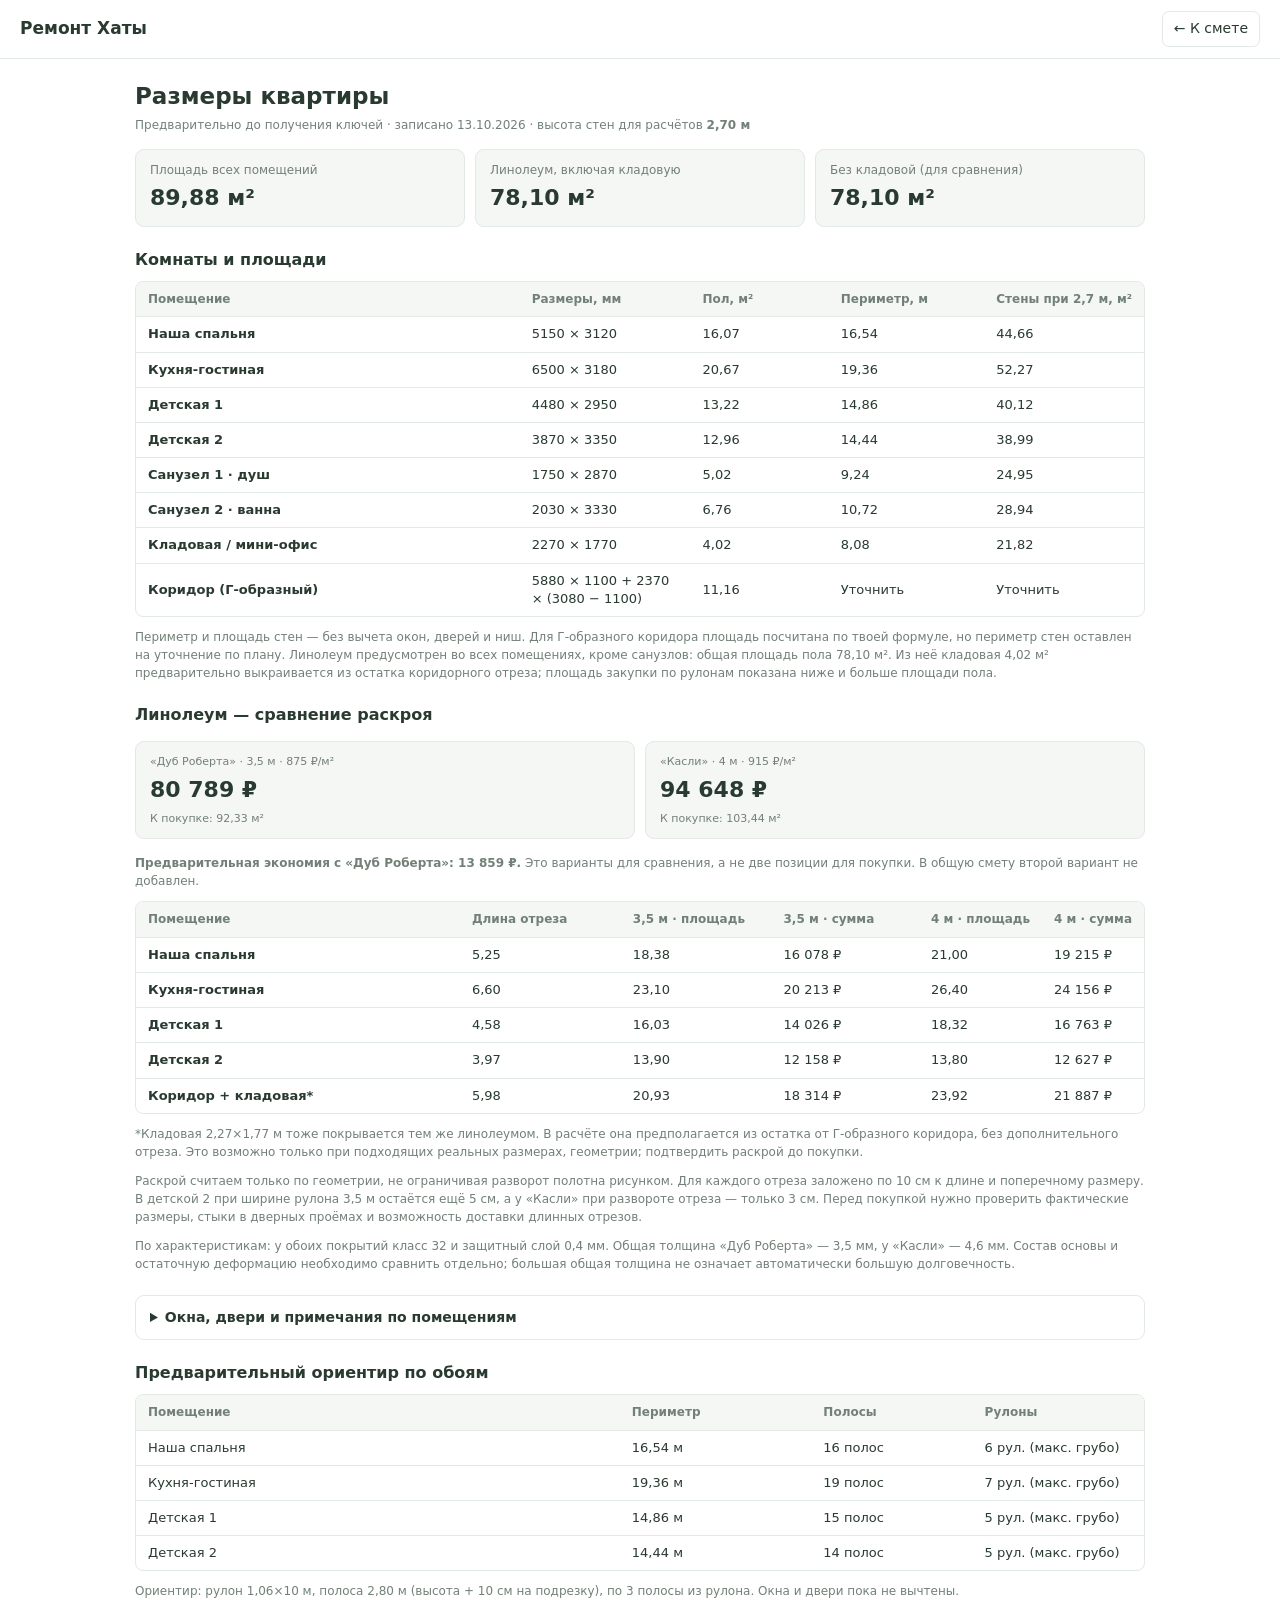
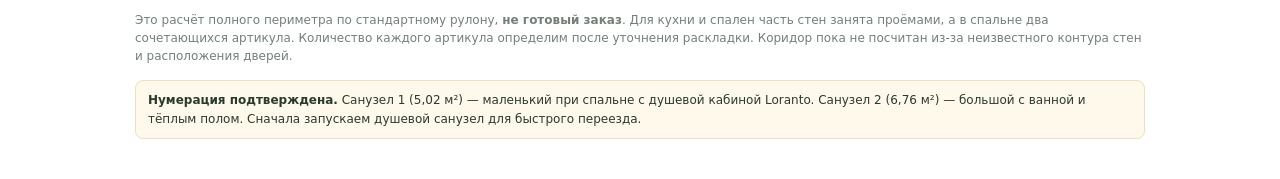
==== dimensions.html @ c9c29380 "Уточнить расчёт линолеума без учёта рисунка и обновить запасы ширины" ====
<!doctype html>
<html lang="ru">
<head>
<meta charset="UTF-8">
<meta name="viewport" content="width=device-width, initial-scale=1">
<meta name="description" content="Размеры помещений, окна и двери квартиры Ремонт Хаты для расчётов материалов.">
<title>Размеры квартиры — Ремонт Хаты</title>
<link rel="stylesheet" href="styles.css?v=6">
<style>
.dimensions-page{max-width:1050px}
.dimensions-header{display:flex;align-items:baseline;justify-content:space-between;gap:14px;margin:7px 0 14px}
.dimensions-header h1{font-size:23px;margin:0 0 5px}
.dimensions-header p{margin:0;color:var(--muted);font-size:12px}
.back-link{padding:7px 11px;border:1px solid var(--line);border-radius:7px;text-decoration:none;white-space:nowrap;color:var(--ink)}
.measurement-totals{display:grid;grid-template-columns:repeat(3,minmax(0,1fr));gap:10px;margin:15px 0}
.measurement-totals>div{background:var(--wash);border:1px solid var(--line);border-radius:9px;padding:12px 14px;display:grid;gap:5px}
.measurement-totals span{color:var(--muted);font-size:12px}
.measurement-totals strong{font-size:22px}
.measurements-page-section{margin-top:22px}
.measurements-page-section h2{font-size:16px;margin:0 0 9px}
.dimensions-table{min-width:720px}
.dimensions-table td:first-child{font-weight:650}
.dimensions-table th{white-space:nowrap}
.dimensions-table .number-cell{white-space:nowrap;font-variant-numeric:tabular-nums}
.dimension-note{font-size:12px;color:var(--muted);line-height:1.5;margin:11px 0}
.dimensions-warning{font-size:12px;line-height:1.55;padding:10px 12px;background:#fff9ec;border:1px solid #f0dfbd;border-radius:8px;margin-top:15px}
.openings-panel{border:1px solid var(--line);border-radius:9px;padding:12px 14px}
.openings-panel summary{font-size:14px;font-weight:650;cursor:pointer}
.openings-panel ol{margin:12px 0 0;padding-left:20px;display:grid;gap:8px}
.openings-panel li{line-height:1.55}
.wallpaper-table{min-width:550px}
.wallpaper-table td{font-variant-numeric:tabular-nums}
@media(max-width:700px){
  .dimensions-page{padding:15px 12px 34px}
  .dimensions-header h1{font-size:20px}
  .dimensions-header{align-items:flex-start}
  .measurement-totals{gap:6px}
  .measurement-totals>div{padding:10px 9px}
  .measurement-totals span{font-size:10px}
  .measurement-totals strong{font-size:17px}
  .dimensions-table{min-width:0;display:block}
  .dimensions-table thead{display:none}
  .dimensions-table tbody{display:block}
  .dimensions-table tr{display:grid;grid-template-columns:1fr 1fr;gap:2px 12px;padding:9px 11px;border-top:1px solid var(--line)}
  .dimensions-table tr:first-child{border-top:0}
  .dimensions-table td{border:0;padding:0;font-size:12px;white-space:normal}
  .dimensions-table td:first-child{grid-column:1/-1;font-size:13px}
  .dimensions-table td:nth-child(2){grid-column:1/-1;color:var(--muted);font-size:11px;margin-bottom:3px}
  .dimensions-table td::before{content:attr(data-label) ' · ';color:var(--muted);font-size:11px}
  .dimensions-table td:nth-child(-n+2)::before{display:none}
  .wallpaper-table{min-width:540px}
  .openings-panel{padding:10px 12px}
}
@media print{.back-link{display:none}.measurement-totals{grid-template-columns:repeat(3,minmax(0,1fr))}}

.flooring-totals{grid-template-columns:repeat(2,minmax(0,1fr))}
.flooring-totals small{color:var(--muted);font-size:11px}
.flooring-totals span{font-size:11px}
.flooring-table{min-width:740px}
.flooring-table td:first-child{font-weight:600}
.flooring-table td:not(:first-child){font-variant-numeric:tabular-nums;white-space:nowrap}
@media(max-width:700px){.flooring-totals{grid-template-columns:repeat(2,minmax(0,1fr))}.flooring-totals strong{font-size:17px}.flooring-table{min-width:740px}}
</style>
<script defer src="dimensions.js?v=5"></script>
</head>
<body>
<header class="site-header">
  <a class="brand" href="./">Ремонт Хаты</a>
  <a class="back-link" href="./">← К смете</a>
</header>
<main class="dimensions-page">
  <div class="dimensions-header">
    <div><h1>Размеры квартиры</h1><p>Предварительно до получения ключей · записано 13.10.2026 · высота стен для расчётов <strong id="height">2,70 м</strong></p></div>
  </div>
  <div class="measurement-totals">
    <div><span>Площадь всех помещений</span><strong id="total-area">—</strong></div>
    <div><span>Линолеум, включая кладовую</span><strong id="dry-area">—</strong></div>
    <div><span>Без кладовой (для сравнения)</span><strong id="linoleum-area">—</strong></div>
  </div>
  <section class="measurements-page-section" aria-label="Площади помещений">
    <h2>Комнаты и площади</h2>
    <div class="table-wrap">
      <table class="dimensions-table">
        <thead><tr><th>Помещение</th><th>Размеры, мм</th><th>Пол, м²</th><th>Периметр, м</th><th>Стены при 2,7 м, м²</th></tr></thead>
        <tbody id="dimension-rows"></tbody>
      </table>
    </div>
    <p class="dimension-note">Периметр и площадь стен — без вычета окон, дверей и ниш. Для Г-образного коридора площадь посчитана по твоей формуле, но периметр стен оставлен на уточнение по плану. Линолеум предусмотрен во всех помещениях, кроме санузлов: общая площадь пола 78,10 м². Из неё кладовая 4,02 м² предварительно выкраивается из остатка коридорного отреза; площадь закупки по рулонам показана ниже и больше площади пола.</p>
  </section>

  <section class="measurements-page-section" aria-label="Предварительная стоимость линолеума">
    <h2>Линолеум — сравнение раскроя</h2>
    <div class="measurement-totals flooring-totals">
      <div><span>«Дуб Роберта» · 3,5 м · 875 ₽/м²</span><strong id="floor-roberta">—</strong><small>К покупке: <span id="floor-roberta-buy">—</span></small></div>
      <div><span>«Касли» · 4 м · 915 ₽/м²</span><strong id="floor-kasli">—</strong><small>К покупке: <span id="floor-kasli-buy">—</span></small></div>
    </div>
    <p class="dimension-note"><strong>Предварительная экономия с «Дуб Роберта»: <span id="floor-savings">—</span>.</strong> Это варианты для сравнения, а не две позиции для покупки. В общую смету второй вариант не добавлен.</p>
    <div class="table-wrap">
      <table class="flooring-table">
        <thead><tr><th>Помещение</th><th>Длина отреза</th><th>3,5 м · площадь</th><th>3,5 м · сумма</th><th>4 м · площадь</th><th>4 м · сумма</th></tr></thead>
        <tbody id="flooring-rows"></tbody>
      </table>
    </div>
    <p id="floor-fit-note" class="dimension-note"></p>
    <p class="dimension-note">Раскрой считаем только по геометрии, не ограничивая разворот полотна рисунком. Для каждого отреза заложено по 10 см к длине и поперечному размеру. В детской 2 при ширине рулона 3,5 м остаётся ещё 5 см, а у «Касли» при развороте отреза — только 3 см. Перед покупкой нужно проверить фактические размеры, стыки в дверных проёмах и возможность доставки длинных отрезов.</p>
    <p class="dimension-note">По характеристикам: у обоих покрытий класс 32 и защитный слой 0,4 мм. Общая толщина «Дуб Роберта» — 3,5 мм, у «Касли» — 4,6 мм. Состав основы и остаточную деформацию необходимо сравнить отдельно; большая общая толщина не означает автоматически большую долговечность.</p>
  </section>
  <section class="measurements-page-section">
    <details class="openings-panel">
      <summary>Окна, двери и примечания по помещениям</summary>
      <ol id="opening-list"></ol>
    </details>
  </section>
  <section class="measurements-page-section">
    <h2>Предварительный ориентир по обоям</h2>
    <div class="table-wrap">
      <table class="wallpaper-table">
        <thead><tr><th>Помещение</th><th>Периметр</th><th>Полосы</th><th>Рулоны</th></tr></thead>
        <tbody id="wallpaper-rows"></tbody>
      </table>
    </div>
    <p id="wallpaper-rule" class="dimension-note"></p>
    <p class="dimension-note">Это расчёт полного периметра по стандартному рулону, <strong>не готовый заказ</strong>. Для кухни и спален часть стен занята проёмами, а в спальне два сочетающихся артикула. Количество каждого артикула определим после уточнения раскладки. Коридор пока не посчитан из-за неизвестного контура стен и расположения дверей.</p>
  </section>
  <div class="dimensions-warning">
    <strong>Нумерация подтверждена.</strong>
    Санузел 1 (5,02 м²) — маленький при спальне с душевой кабиной Loranto. Санузел 2 (6,76 м²) — большой с ванной и тёплым полом. Сначала запускаем душевой санузел для быстрого переезда.
  </div>
</main>
<noscript>Для расчёта площадей включите JavaScript.</noscript>
</body>
</html>
---- styles.css ----
:root{--ink:#293a30;--muted:#728077;--line:#e3e9e4;--accent:#2d6147;--wash:#f4f7f4}
*{box-sizing:border-box}
body{margin:0;background:#fff;color:var(--ink);font:14px/1.4 system-ui,-apple-system,Segoe UI,Arial,sans-serif}
button,input,select,textarea{font:inherit;color:inherit}
button{cursor:pointer;border:1px solid var(--line);background:#fff;border-radius:7px;padding:7px 11px}
button:hover{background:#f4f7f4}
a{color:var(--accent)}
:focus-visible{outline:2px solid #4c8465;outline-offset:2px}
[hidden]{display:none!important}
.site-header{display:flex;justify-content:space-between;align-items:center;gap:10px;padding:11px 20px;border-bottom:1px solid var(--line)}
.brand{font-weight:700;text-decoration:none;font-size:17px;color:var(--ink)}
.actions{display:flex;align-items:center;gap:8px}
.primary{background:var(--accent);border-color:var(--accent);color:#fff}
.primary:hover{background:#244e39}
.backup-menu{position:relative}
.backup-menu>summary{list-style:none;cursor:pointer;font-size:21px;line-height:25px;width:36px;height:35px;display:grid;place-items:center;border:1px solid var(--line);border-radius:7px}
.backup-menu>summary::-webkit-details-marker{display:none}
.backup-actions{position:absolute;right:0;top:41px;min-width:180px;background:#fff;border:1px solid var(--line);border-radius:8px;box-shadow:0 8px 20px #162c1c24;z-index:5;padding:6px;display:grid;gap:3px}
.backup-actions button{text-align:left;border:0}
main{max-width:1150px;margin:0 auto;padding:14px 20px 40px}
.total-line{display:flex;align-items:center;justify-content:space-between;gap:12px;padding:9px 4px 14px;font-size:12px;color:var(--muted)}
.total-line strong{font-size:22px;color:var(--ink);font-weight:750;font-variant-numeric:tabular-nums}
.view-switch{display:flex;gap:0;max-width:360px;border:1px solid var(--line);border-radius:8px;overflow:hidden;margin:0 0 12px}
.view-switch button{flex:1;border:0;border-radius:0;font-weight:600;color:var(--muted);background:#fff;padding:9px 12px}
.view-switch button.active{background:var(--accent);color:#fff}
.view-switch button:not(.active):hover{background:var(--wash)}
.filters{display:flex;gap:8px;margin-bottom:12px}
.filters select{width:235px;flex:0 1 235px}
.filters input{flex:1}
input,select,textarea{width:100%;min-width:0;padding:9px;border:1px solid #d7e0d9;border-radius:7px;background:#fff}
.table-wrap{border:1px solid var(--line);border-radius:8px;overflow:auto}
table{width:100%;border-collapse:collapse;text-align:left;min-width:560px}
th{padding:9px 12px;font-size:12px;color:var(--muted);font-weight:650;background:var(--wash);white-space:nowrap}
th:nth-child(1){width:48%}th:nth-child(2){width:19%}th:nth-child(3){width:16%}th:nth-child(4){width:17%}
td{border-top:1px solid var(--line);padding:8px 12px;vertical-align:middle;font-size:13px}
.money{font-variant-numeric:tabular-nums;white-space:nowrap}
.group-row td{background:var(--wash);padding:0}
.group-button{border:0;border-radius:0;background:transparent;width:100%;display:flex;align-items:center;justify-content:space-between;gap:14px;padding:10px 12px;text-align:left;color:var(--ink)}
.group-button:hover{background:#ecf2ed}
.group-label{display:flex;align-items:center;gap:7px;min-width:0}
.group-label strong{font-size:13px;overflow-wrap:anywhere}
.group-label small{font-size:11px;color:var(--muted);white-space:nowrap}
.chevron{color:var(--accent);font-size:17px;line-height:1}
.group-total{margin-left:auto;white-space:nowrap;font-weight:700;font-variant-numeric:tabular-nums}
.room-group td{background:#ebf2ed}
.room-group .group-button:hover{background:#e1ece4}
.subsection-row td{padding:6px 12px 6px 22px;background:#fafbfa;color:var(--muted);font-size:11px;font-weight:700}
.item-row{cursor:pointer}
.item-row:hover{background:#f9fbfa}
.item-name{display:flex;align-items:center;gap:5px;text-align:left;width:100%;font-weight:550;border:0;padding:0;background:transparent;overflow-wrap:anywhere}
.item-name:hover{background:transparent;text-decoration:underline}
.item-subtitle{font-size:11px;color:var(--muted);margin-top:2px}
.inline-chevron{font-size:17px;color:var(--accent)}
.nested-row td:first-child{padding-left:26px}
.nested-row{background:#f9fbfa}
.list-footer{display:flex;justify-content:space-between;gap:10px;padding:10px 3px 0;color:var(--muted);font-size:12px}
.list-footer strong{color:var(--ink)}
#empty{padding:25px;text-align:center;color:var(--muted)}
.help{font-size:12px;color:var(--muted);border-top:1px solid var(--line);margin-top:23px;padding-top:12px;max-width:800px}
.help>summary{cursor:pointer}
.help button{font-size:12px}
dialog{border:1px solid var(--line);border-radius:12px;padding:20px;max-width:540px;width:calc(100% - 20px);max-height:92vh;color:var(--ink)}
dialog::backdrop{background:#17281e99}
.dialog-head,.dialog-actions{display:flex;align-items:center;justify-content:space-between;gap:10px;margin-bottom:15px}
.dialog-head h2{margin:0;font-size:18px}
.dialog-head button{border:0;font-size:24px;padding:0 7px}
.dialog-actions{justify-content:flex-end;margin:18px 0 0}
label{display:block;margin-bottom:12px;font-size:12px;font-weight:650}
label input,label select,label textarea{display:block;margin-top:5px;font-weight:400}
.form-grid{display:grid;grid-template-columns:1fr 1fr;gap:12px}
.check{display:flex;align-items:center;gap:8px;font-weight:400}
.check input{width:auto;margin:0}
.delete{color:#a23d31;margin-right:auto}
#form-error{color:#a23d31;font-size:12px}
#toast{position:fixed;bottom:20px;left:50%;transform:translateX(-50%);max-width:92vw;z-index:10;display:none;padding:10px 14px;border-radius:8px;background:#26392e;color:#fff}
#toast.visible{display:block}
@media(max-width:700px){
 .site-header{padding:9px 12px}.brand{font-size:16px}
 main{padding:10px 10px 30px}
 .total-line{padding:8px 4px 10px}
 .total-line strong{font-size:19px}
 .view-switch{max-width:none;margin-bottom:8px}
 .view-switch button{padding:8px}
 .filters{gap:6px;margin-bottom:8px}
 .filters select{flex:0 1 54%;width:54%;font-size:12px;padding:8px 5px}
 .filters input{font-size:12px;padding:8px}
 .table-wrap{overflow:visible}
 table,tbody{display:block;min-width:0}
 thead{display:none}
 .group-row,.subsection-row{display:block}
 .group-row td,.subsection-row td{display:block;padding:0}
 .group-button{padding:9px 10px}
 .group-label{gap:6px;flex-wrap:wrap}
 .group-label small{font-size:10px}
 .group-total{font-size:12px}
 .subsection-row td{padding:5px 10px 5px 15px}
 .item-row{display:grid;grid-template-columns:repeat(3,minmax(0,1fr));gap:2px 8px;padding:7px 10px;border-top:1px solid var(--line)}
 .item-row td{display:block;border:0;min-width:0;padding:0}
 .item-row td:first-child{grid-column:1/-1;padding:0}
 .item-name{font-size:12px;font-weight:600;line-height:1.35}
 .item-subtitle{font-size:10px;margin-top:0}
 .item-row .money{font-size:11px;white-space:normal;overflow-wrap:anywhere;line-height:1.3}
 .item-row .money::before{display:block;content:attr(data-label);font-size:10px;color:var(--muted);margin-bottom:1px}
 .item-row td:last-child{font-weight:650}
 .nested-row td:first-child{padding-left:10px}
 .nested-row{background:#f8faf9}
 .form-grid{gap:8px}
}
@media print{
 .site-header,.view-switch,.filters,.help{display:none}
 main{padding:0}.table-wrap{overflow:visible;border:0}
 table{display:table;min-width:0}thead{display:table-header-group}tbody{display:table-row-group}
 tr{break-inside:avoid}
}


/* Два небольших независимых итога без дополнительных карточек. */
.total-line{justify-content:flex-start;gap:10px 32px;flex-wrap:wrap;align-items:flex-start}
.total-line>span{display:grid;gap:2px}
.total-line strong{font-size:20px}
@media(max-width:700px){
 .total-line{display:grid;grid-template-columns:1fr 1fr;gap:10px;margin-bottom:3px}
 .total-line>span{font-size:11px;line-height:1.3}
 .total-line strong{font-size:18px}
}


/* Ссылка на размеры остаётся компактной и на телефоне. */
.measurements-link{display:inline-flex;align-items:center;justify-content:center;padding:7px 10px;border:1px solid var(--line);border-radius:7px;text-decoration:none;color:var(--ink);white-space:nowrap;font-size:12px}
.measurements-link:hover{background:var(--wash)}
@media(max-width:380px){.site-header{gap:7px}.brand{font-size:14px}.actions{gap:5px}.measurements-link{padding:7px;font-size:11px}.actions .primary{padding:7px;font-size:11px}}
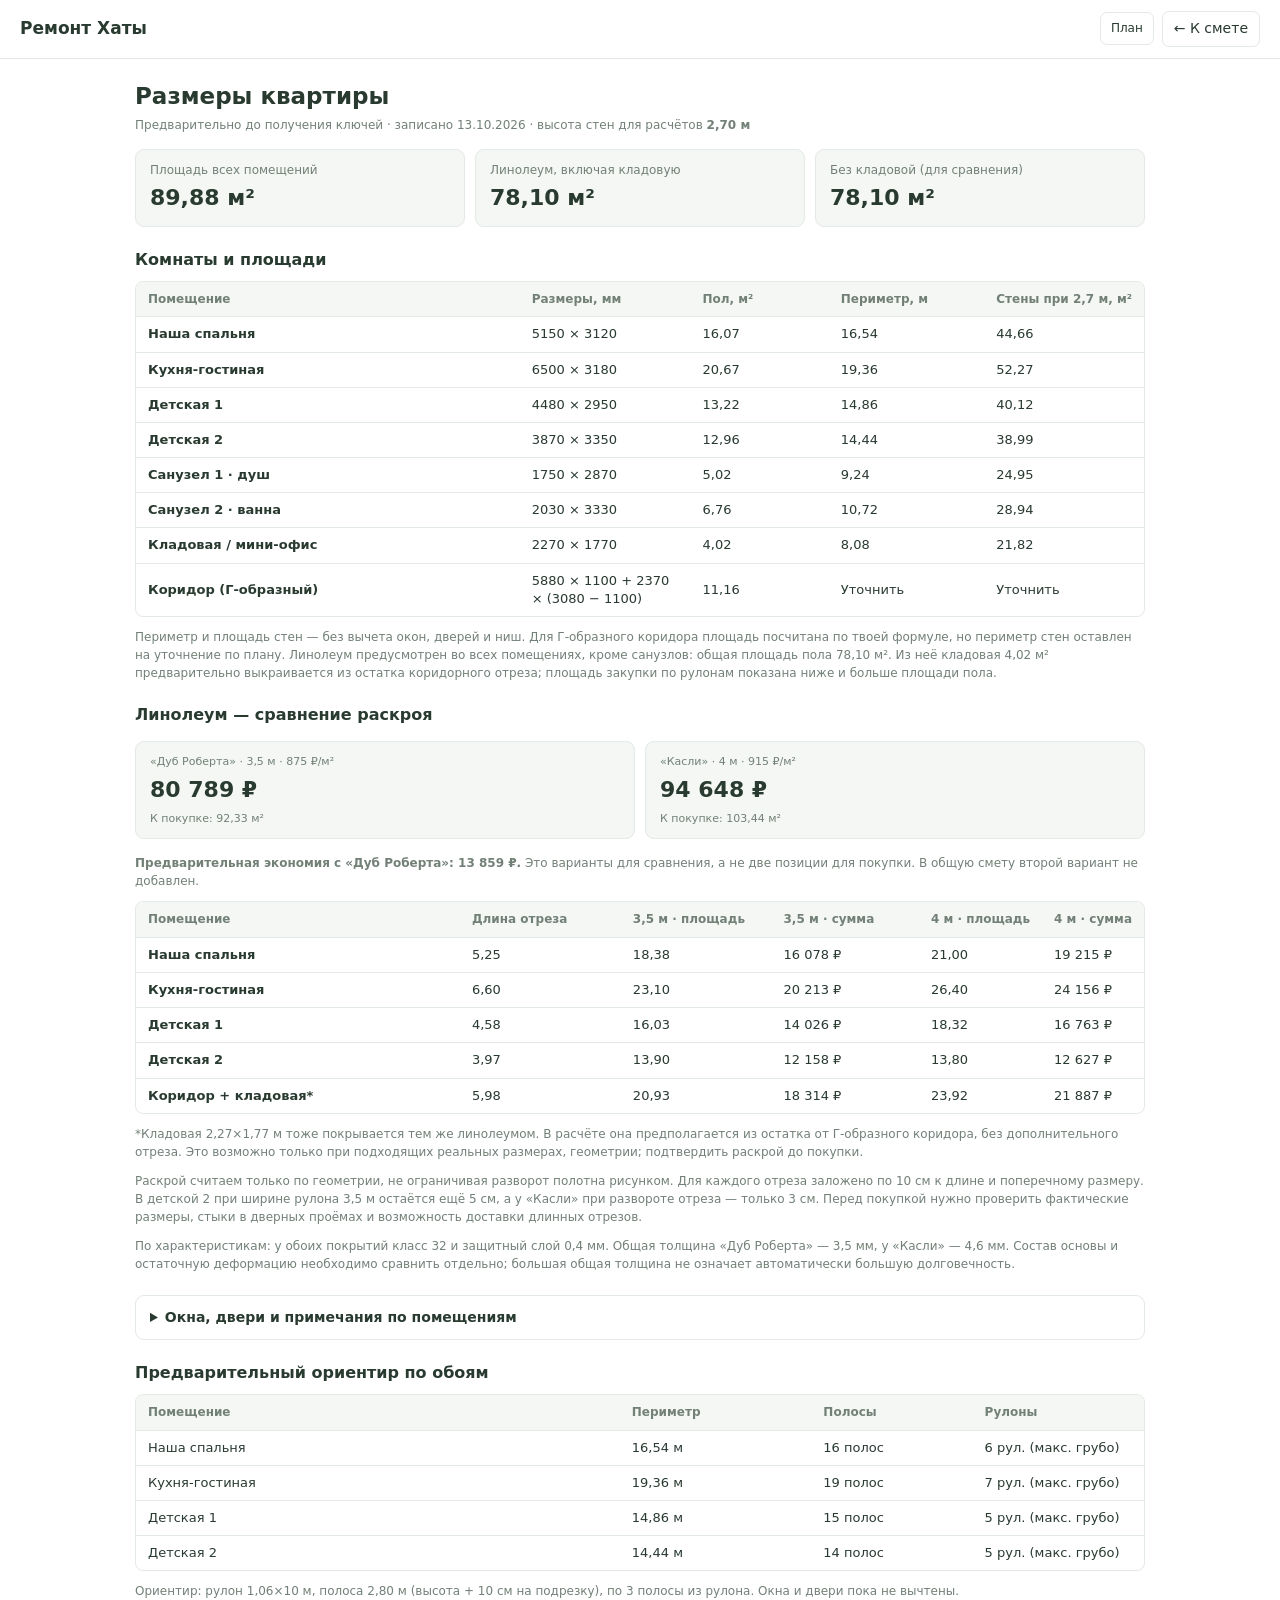
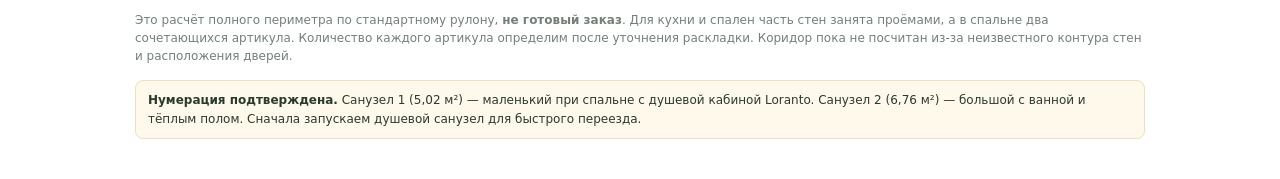
==== commit c82bea1b: "Добавить переход к плану электрики и освещения квартиры" ====
--- a/dimensions.html
+++ b/dimensions.html
@@ -66,7 +66,10 @@
 <body>
 <header class="site-header">
   <a class="brand" href="./">Ремонт Хаты</a>
-  <a class="back-link" href="./">← К смете</a>
+  <nav class="actions" aria-label="Разделы проекта">
+    <a class="measurements-link" href="plan.html">План</a>
+    <a class="back-link" href="./">← К смете</a>
+  </nav>
 </header>
 <main class="dimensions-page">
   <div class="dimensions-header">
--- a/styles.css
+++ b/styles.css
@@ -129,3 +129,30 @@
 .measurements-link{display:inline-flex;align-items:center;justify-content:center;padding:7px 10px;border:1px solid var(--line);border-radius:7px;text-decoration:none;color:var(--ink);white-space:nowrap;font-size:12px}
 .measurements-link:hover{background:var(--wash)}
 @media(max-width:380px){.site-header{gap:7px}.brand{font-size:14px}.actions{gap:5px}.measurements-link{padding:7px;font-size:11px}.actions .primary{padding:7px;font-size:11px}}
+
+
+/* Этапы и три суммы. Важно сохранить компактную мобильную версию. */
+.total-line{display:grid;grid-template-columns:repeat(3,minmax(0,1fr));gap:10px;margin-bottom:0}
+.total-line>span{min-width:0;display:grid;gap:4px}
+.total-line strong{font-size:clamp(16px,2.1vw,22px);white-space:nowrap;font-variant-numeric:tabular-nums}
+.budget-note{font-size:11px;line-height:1.4;color:var(--muted);margin:-4px 0 12px}
+.stage-breakdown{border:1px solid var(--line);border-radius:8px;padding:9px 12px;margin:0 0 13px;font-size:12px}
+.stage-breakdown>summary{cursor:pointer;font-weight:600}
+#stage-budget-rows{display:grid;gap:0;margin-top:8px}
+.stage-budget-row{display:grid;grid-template-columns:minmax(0,1fr) auto;align-items:center;gap:3px 12px;padding:9px 0;border-top:1px solid var(--line)}
+.stage-budget-name{font-size:12px}
+.stage-budget-cost{font-weight:650;font-variant-numeric:tabular-nums;white-space:nowrap}
+.stage-budget-extra{grid-column:1/-1;color:var(--muted);font-size:11px}
+.filters{display:grid;grid-template-columns:minmax(140px,1.1fr) minmax(130px,1fr) minmax(130px,1.3fr);gap:8px}
+.filters select,.filters input{width:100%;min-width:0;flex:none}
+@media(max-width:700px){
+  .total-line{display:grid;grid-template-columns:repeat(3,minmax(0,1fr));gap:6px;margin-bottom:0}
+  .total-line>span{font-size:10px;line-height:1.3}
+  .total-line strong{font-size:clamp(13px,3.6vw,17px);letter-spacing:-.35px}
+  .budget-note{font-size:10px;margin:0 0 9px}
+  .stage-breakdown{padding:8px 10px;margin-bottom:10px}
+  .filters{display:grid;grid-template-columns:minmax(0,1fr) minmax(0,1fr);gap:6px}
+  .filters #stages{grid-column:1/-1}
+  .filters select,.filters input{width:100%;min-width:0;flex:none}
+  .stage-budget-row{gap:2px 8px}
+}
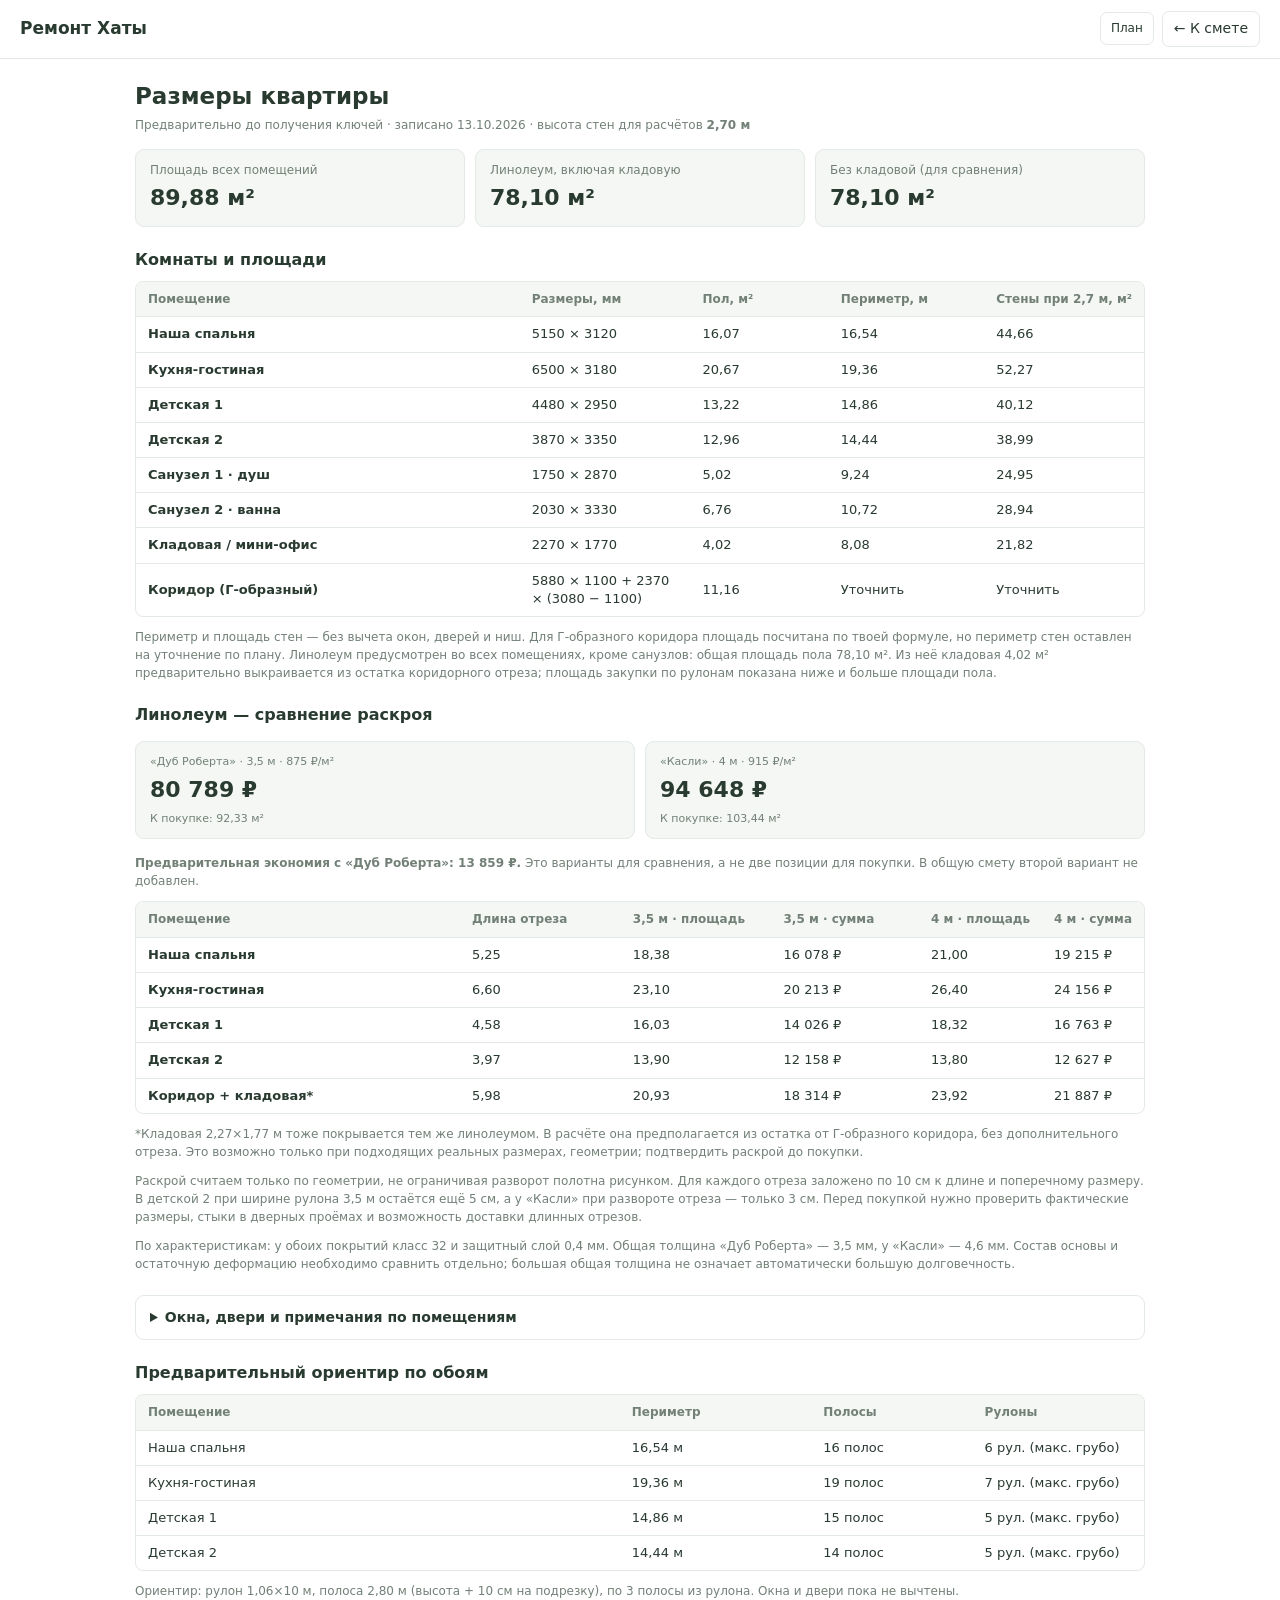
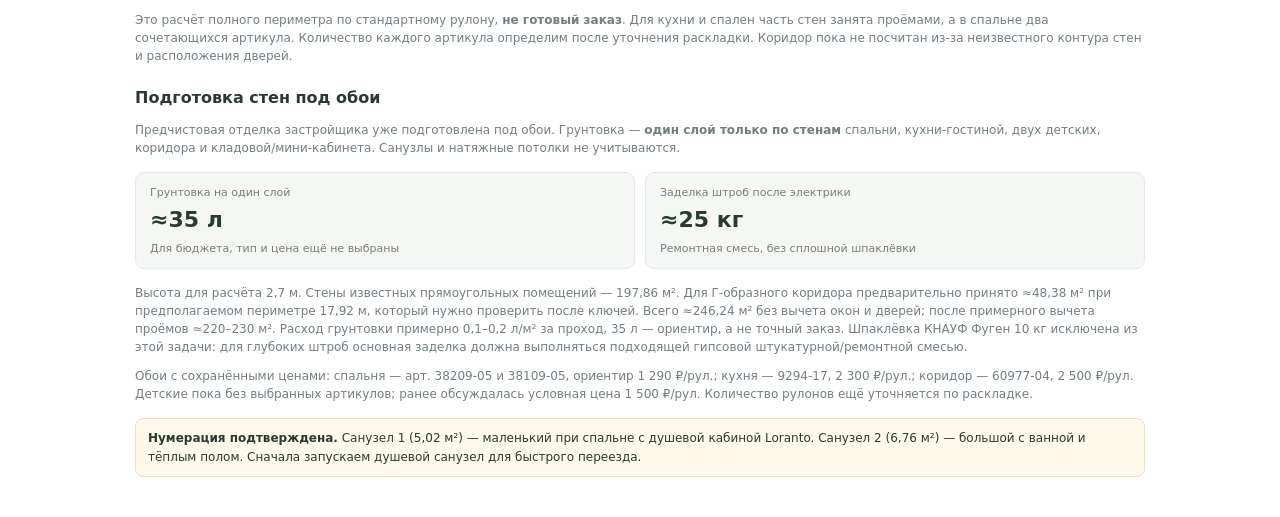
==== commit 677b203e: "Добавить расчёт грунтовки 35 л и смеси для штроб 25 кг к размерам квартиры" ====
--- a/dimensions.html
+++ b/dimensions.html
@@ -125,6 +125,16 @@
     <p id="wallpaper-rule" class="dimension-note"></p>
     <p class="dimension-note">Это расчёт полного периметра по стандартному рулону, <strong>не готовый заказ</strong>. Для кухни и спален часть стен занята проёмами, а в спальне два сочетающихся артикула. Количество каждого артикула определим после уточнения раскладки. Коридор пока не посчитан из-за неизвестного контура стен и расположения дверей.</p>
   </section>
+  <section class="measurements-page-section" id="wall-prep">
+    <h2>Подготовка стен под обои</h2>
+    <p class="dimension-note">Предчистовая отделка застройщика уже подготовлена под обои. Грунтовка — <strong>один слой только по стенам</strong> спальни, кухни-гостиной, двух детских, коридора и кладовой/мини-кабинета. Санузлы и натяжные потолки не учитываются.</p>
+    <div class="measurement-totals flooring-totals">
+      <div><span>Грунтовка на один слой</span><strong>≈35 л</strong><small>Для бюджета, тип и цена ещё не выбраны</small></div>
+      <div><span>Заделка штроб после электрики</span><strong>≈25 кг</strong><small>Ремонтная смесь, без сплошной шпаклёвки</small></div>
+    </div>
+    <p class="dimension-note">Высота для расчёта 2,7 м. Стены известных прямоугольных помещений — 197,86 м². Для Г-образного коридора предварительно принято ≈48,38 м² при предполагаемом периметре 17,92 м, который нужно проверить после ключей. Всего ≈246,24 м² без вычета окон и дверей; после примерного вычета проёмов ≈220–230 м². Расход грунтовки примерно 0,1–0,2 л/м² за проход, 35 л — ориентир, а не точный заказ. Шпаклёвка КНАУФ Фуген 10 кг исключена из этой задачи: для глубоких штроб основная заделка должна выполняться подходящей гипсовой штукатурной/ремонтной смесью.</p>
+    <p class="dimension-note">Обои с сохранёнными ценами: спальня — арт. 38209-05 и 38109-05, ориентир 1 290 ₽/рул.; кухня — 9294-17, 2 300 ₽/рул.; коридор — 60977-04, 2 500 ₽/рул. Детские пока без выбранных артикулов; ранее обсуждалась условная цена 1 500 ₽/рул. Количество рулонов ещё уточняется по раскладке.</p>
+  </section>
   <div class="dimensions-warning">
     <strong>Нумерация подтверждена.</strong>
     Санузел 1 (5,02 м²) — маленький при спальне с душевой кабиной Loranto. Санузел 2 (6,76 м²) — большой с ванной и тёплым полом. Сначала запускаем душевой санузел для быстрого переезда.
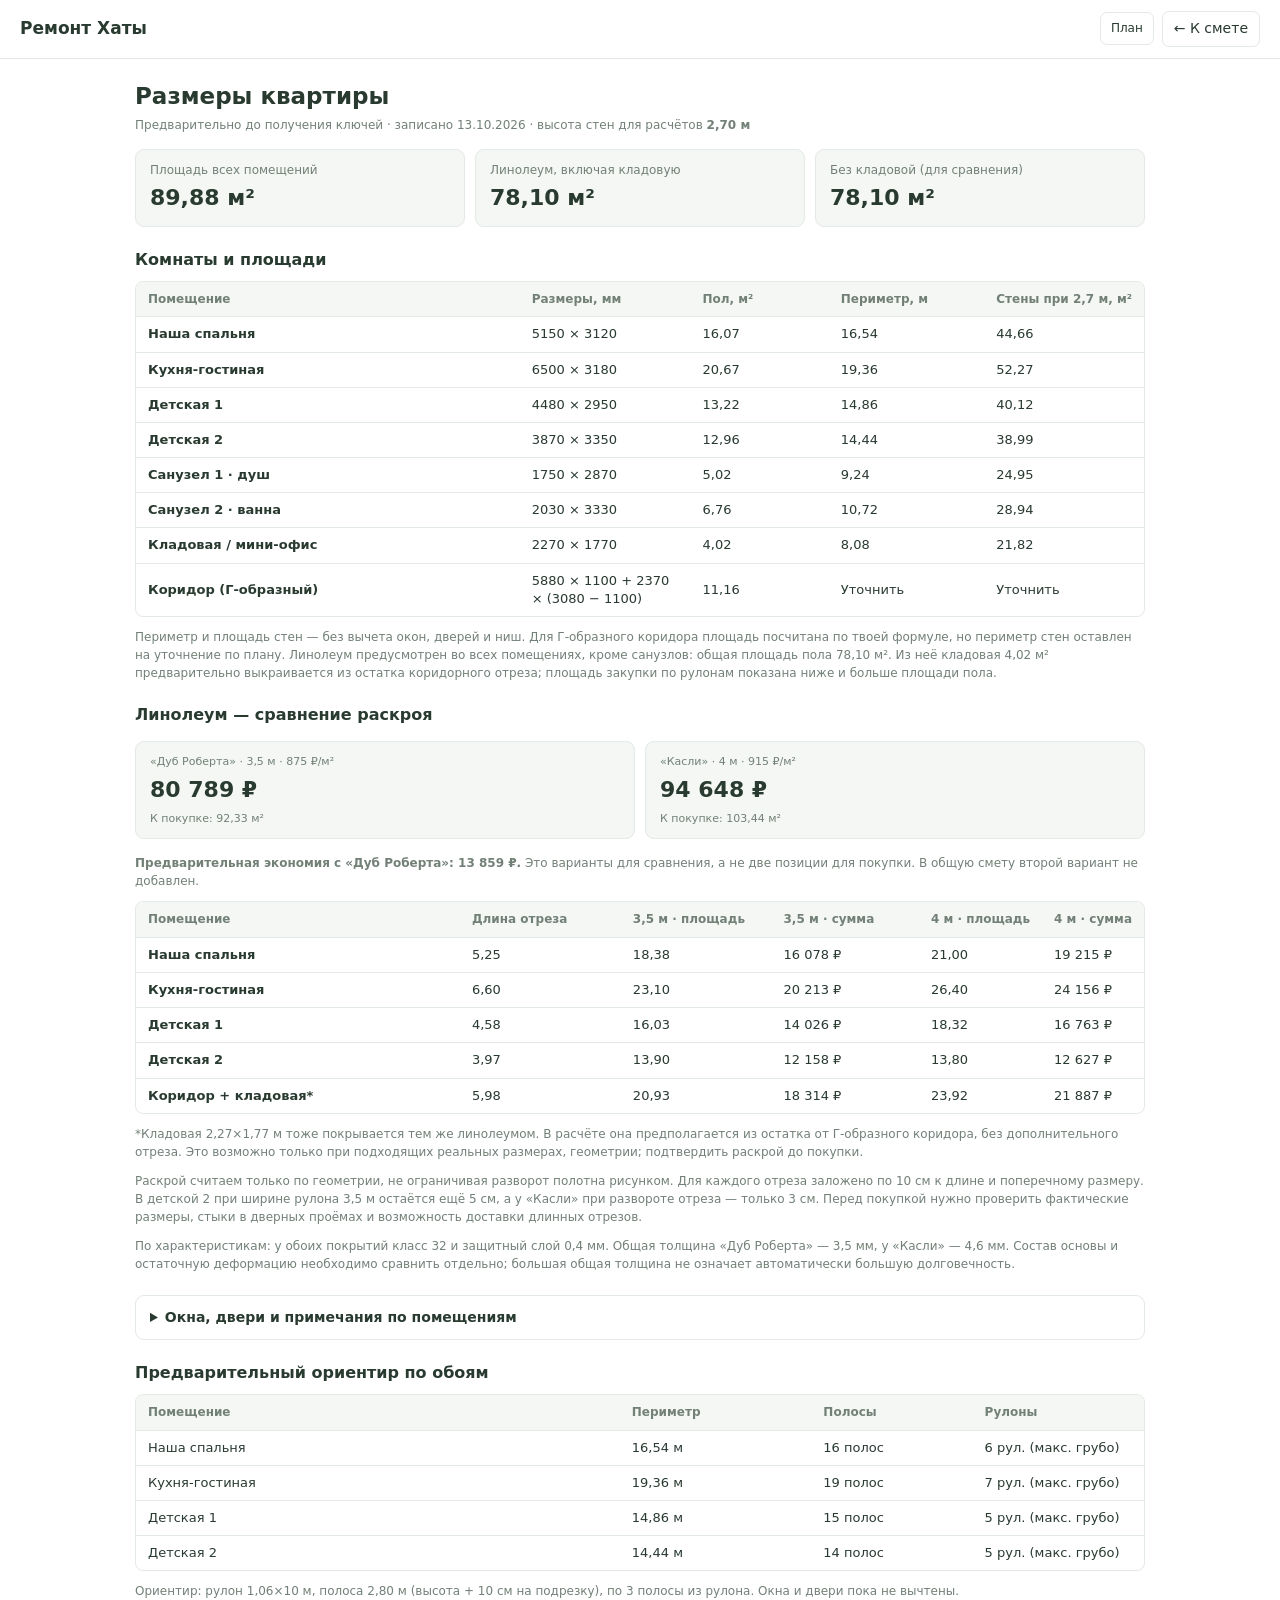
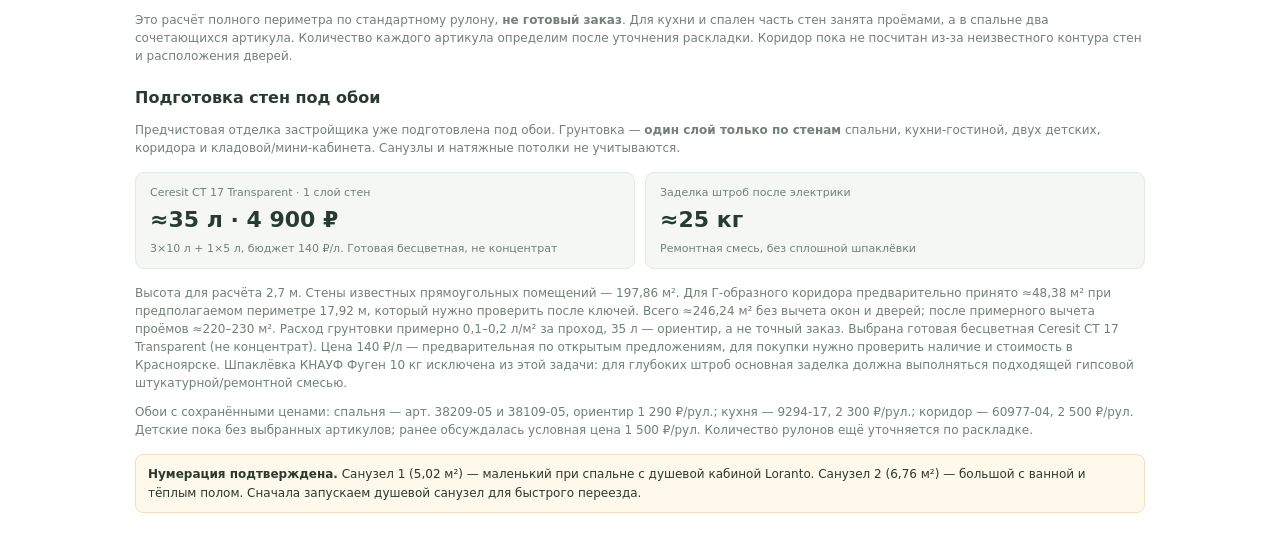
==== commit 3e5b4676: "Отобразить выбранную Ceresit CT17 Transparent: 35 литров, бюджет 4900 рублей" ====
--- a/dimensions.html
+++ b/dimensions.html
@@ -129,10 +129,10 @@
     <h2>Подготовка стен под обои</h2>
     <p class="dimension-note">Предчистовая отделка застройщика уже подготовлена под обои. Грунтовка — <strong>один слой только по стенам</strong> спальни, кухни-гостиной, двух детских, коридора и кладовой/мини-кабинета. Санузлы и натяжные потолки не учитываются.</p>
     <div class="measurement-totals flooring-totals">
-      <div><span>Грунтовка на один слой</span><strong>≈35 л</strong><small>Для бюджета, тип и цена ещё не выбраны</small></div>
+      <div><span>Ceresit CT 17 Transparent · 1 слой стен</span><strong>≈35 л · 4 900 ₽</strong><small>3×10 л + 1×5 л, бюджет 140 ₽/л. Готовая бесцветная, не концентрат</small></div>
       <div><span>Заделка штроб после электрики</span><strong>≈25 кг</strong><small>Ремонтная смесь, без сплошной шпаклёвки</small></div>
     </div>
-    <p class="dimension-note">Высота для расчёта 2,7 м. Стены известных прямоугольных помещений — 197,86 м². Для Г-образного коридора предварительно принято ≈48,38 м² при предполагаемом периметре 17,92 м, который нужно проверить после ключей. Всего ≈246,24 м² без вычета окон и дверей; после примерного вычета проёмов ≈220–230 м². Расход грунтовки примерно 0,1–0,2 л/м² за проход, 35 л — ориентир, а не точный заказ. Шпаклёвка КНАУФ Фуген 10 кг исключена из этой задачи: для глубоких штроб основная заделка должна выполняться подходящей гипсовой штукатурной/ремонтной смесью.</p>
+    <p class="dimension-note">Высота для расчёта 2,7 м. Стены известных прямоугольных помещений — 197,86 м². Для Г-образного коридора предварительно принято ≈48,38 м² при предполагаемом периметре 17,92 м, который нужно проверить после ключей. Всего ≈246,24 м² без вычета окон и дверей; после примерного вычета проёмов ≈220–230 м². Расход грунтовки примерно 0,1–0,2 л/м² за проход, 35 л — ориентир, а не точный заказ. Выбрана готовая бесцветная Ceresit CT 17 Transparent (не концентрат). Цена 140 ₽/л — предварительная по открытым предложениям, для покупки нужно проверить наличие и стоимость в Красноярске. Шпаклёвка КНАУФ Фуген 10 кг исключена из этой задачи: для глубоких штроб основная заделка должна выполняться подходящей гипсовой штукатурной/ремонтной смесью.</p>
     <p class="dimension-note">Обои с сохранёнными ценами: спальня — арт. 38209-05 и 38109-05, ориентир 1 290 ₽/рул.; кухня — 9294-17, 2 300 ₽/рул.; коридор — 60977-04, 2 500 ₽/рул. Детские пока без выбранных артикулов; ранее обсуждалась условная цена 1 500 ₽/рул. Количество рулонов ещё уточняется по раскладке.</p>
   </section>
   <div class="dimensions-warning">
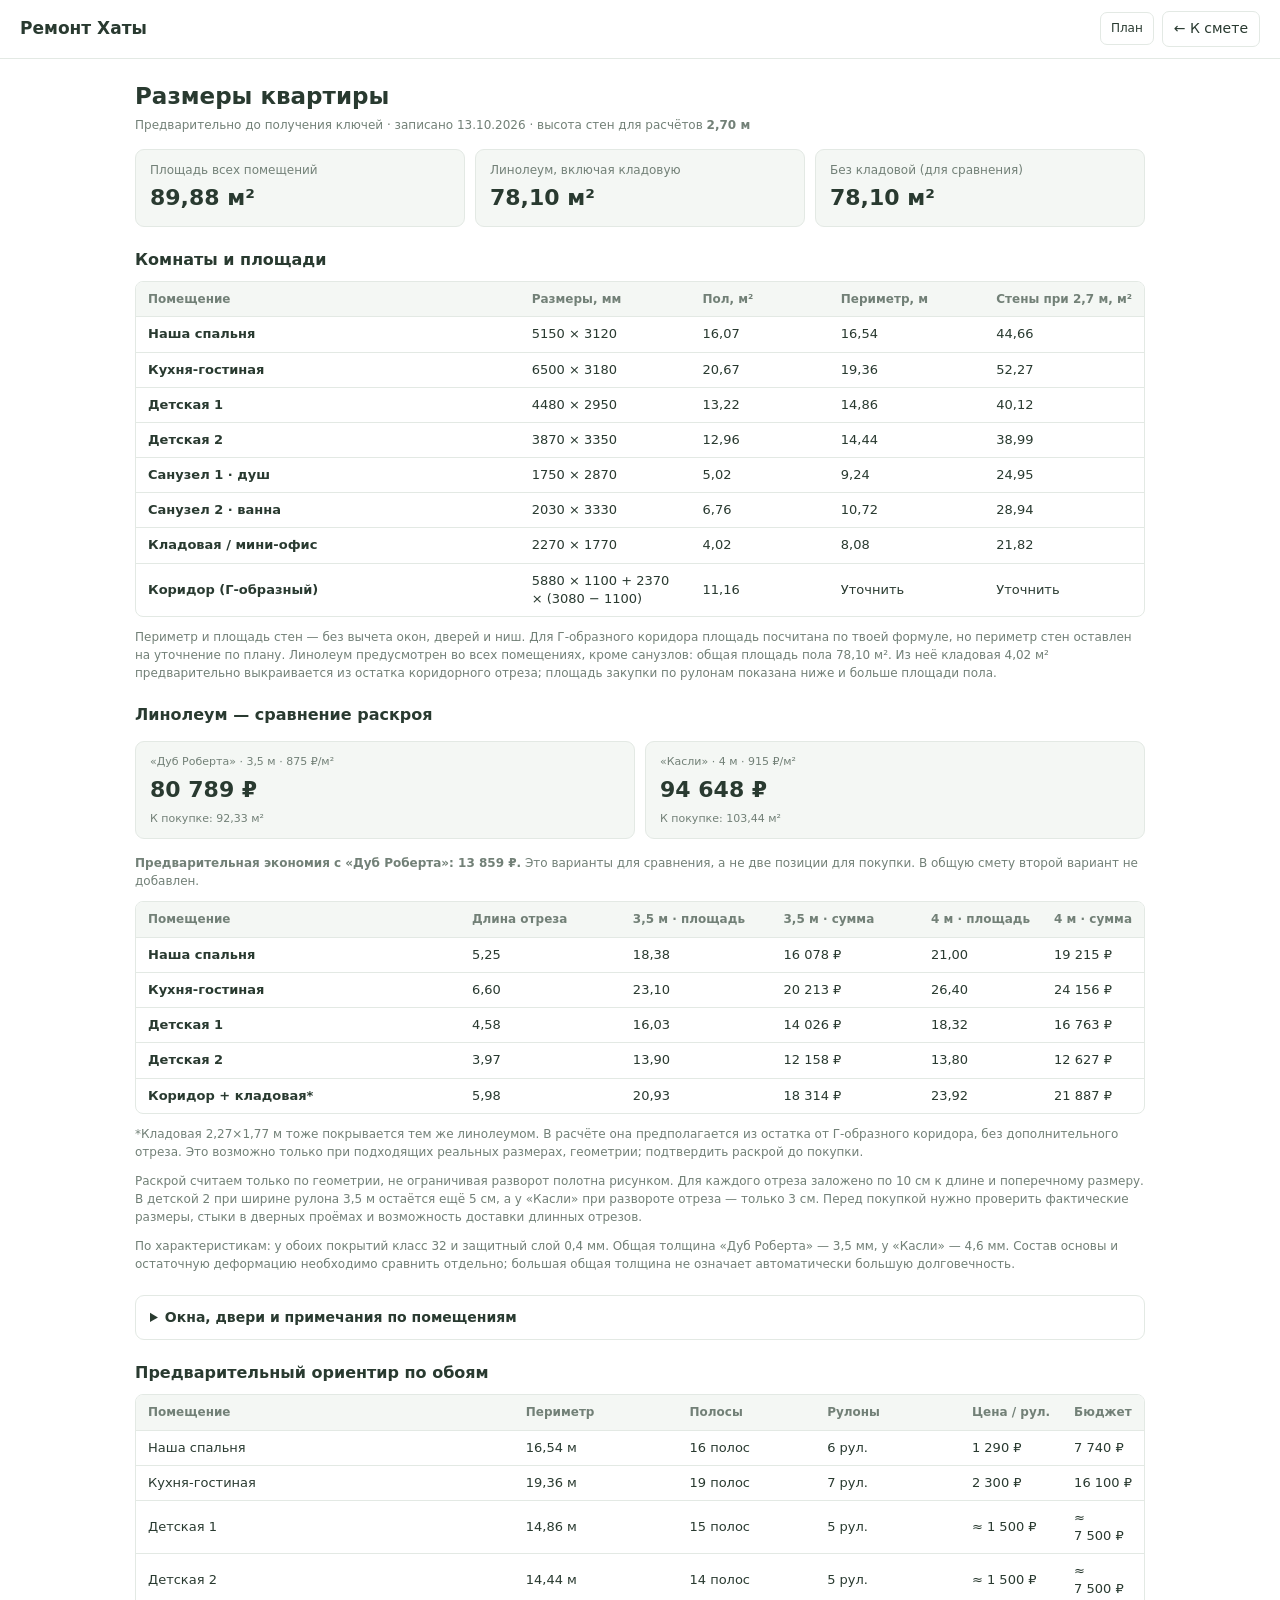
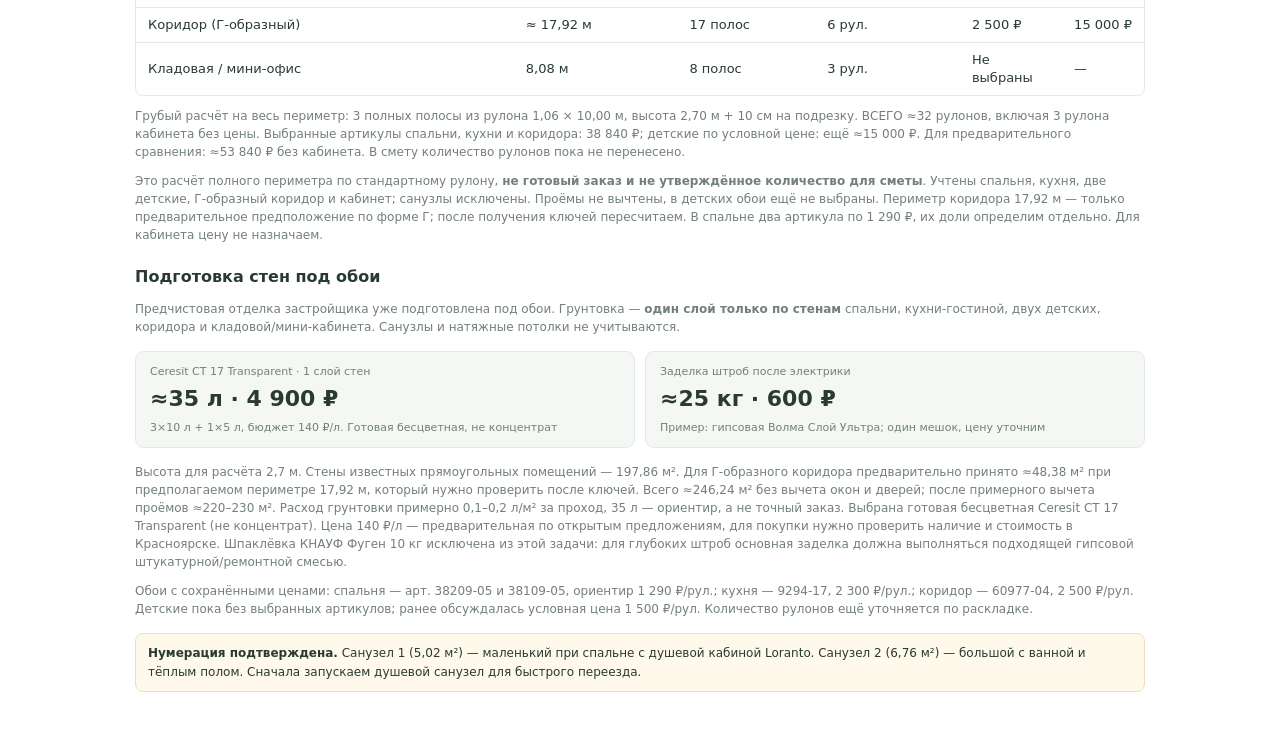
==== commit df0a4eb9: "Обновить таблицу обоев: шесть помещений, ориентировочные цены, 25 кг смеси за 600 ₽" ====
--- a/dimensions.html
+++ b/dimensions.html
@@ -28,7 +28,7 @@
 .openings-panel summary{font-size:14px;font-weight:650;cursor:pointer}
 .openings-panel ol{margin:12px 0 0;padding-left:20px;display:grid;gap:8px}
 .openings-panel li{line-height:1.55}
-.wallpaper-table{min-width:550px}
+.wallpaper-table{min-width:780px}
 .wallpaper-table td{font-variant-numeric:tabular-nums}
 @media(max-width:700px){
   .dimensions-page{padding:15px 12px 34px}
@@ -48,7 +48,7 @@
   .dimensions-table td:nth-child(2){grid-column:1/-1;color:var(--muted);font-size:11px;margin-bottom:3px}
   .dimensions-table td::before{content:attr(data-label) ' · ';color:var(--muted);font-size:11px}
   .dimensions-table td:nth-child(-n+2)::before{display:none}
-  .wallpaper-table{min-width:540px}
+  .wallpaper-table{min-width:780px}
   .openings-panel{padding:10px 12px}
 }
 @media print{.back-link{display:none}.measurement-totals{grid-template-columns:repeat(3,minmax(0,1fr))}}
@@ -118,19 +118,19 @@
     <h2>Предварительный ориентир по обоям</h2>
     <div class="table-wrap">
       <table class="wallpaper-table">
-        <thead><tr><th>Помещение</th><th>Периметр</th><th>Полосы</th><th>Рулоны</th></tr></thead>
+        <thead><tr><th>Помещение</th><th>Периметр</th><th>Полосы</th><th>Рулоны</th><th>Цена / рул.</th><th>Бюджет</th></tr></thead>
         <tbody id="wallpaper-rows"></tbody>
       </table>
     </div>
     <p id="wallpaper-rule" class="dimension-note"></p>
-    <p class="dimension-note">Это расчёт полного периметра по стандартному рулону, <strong>не готовый заказ</strong>. Для кухни и спален часть стен занята проёмами, а в спальне два сочетающихся артикула. Количество каждого артикула определим после уточнения раскладки. Коридор пока не посчитан из-за неизвестного контура стен и расположения дверей.</p>
+    <p class="dimension-note">Это расчёт полного периметра по стандартному рулону, <strong>не готовый заказ и не утверждённое количество для сметы</strong>. Учтены спальня, кухня, две детские, Г-образный коридор и кабинет; санузлы исключены. Проёмы не вычтены, в детских обои ещё не выбраны. Периметр коридора 17,92 м — только предварительное предположение по форме Г; после получения ключей пересчитаем. В спальне два артикула по 1 290 ₽, их доли определим отдельно. Для кабинета цену не назначаем.</p>
   </section>
   <section class="measurements-page-section" id="wall-prep">
     <h2>Подготовка стен под обои</h2>
     <p class="dimension-note">Предчистовая отделка застройщика уже подготовлена под обои. Грунтовка — <strong>один слой только по стенам</strong> спальни, кухни-гостиной, двух детских, коридора и кладовой/мини-кабинета. Санузлы и натяжные потолки не учитываются.</p>
     <div class="measurement-totals flooring-totals">
       <div><span>Ceresit CT 17 Transparent · 1 слой стен</span><strong>≈35 л · 4 900 ₽</strong><small>3×10 л + 1×5 л, бюджет 140 ₽/л. Готовая бесцветная, не концентрат</small></div>
-      <div><span>Заделка штроб после электрики</span><strong>≈25 кг</strong><small>Ремонтная смесь, без сплошной шпаклёвки</small></div>
+      <div><span>Заделка штроб после электрики</span><strong>≈25 кг · 600 ₽</strong><small>Пример: гипсовая Волма Слой Ультра; один мешок, цену уточним</small></div>
     </div>
     <p class="dimension-note">Высота для расчёта 2,7 м. Стены известных прямоугольных помещений — 197,86 м². Для Г-образного коридора предварительно принято ≈48,38 м² при предполагаемом периметре 17,92 м, который нужно проверить после ключей. Всего ≈246,24 м² без вычета окон и дверей; после примерного вычета проёмов ≈220–230 м². Расход грунтовки примерно 0,1–0,2 л/м² за проход, 35 л — ориентир, а не точный заказ. Выбрана готовая бесцветная Ceresit CT 17 Transparent (не концентрат). Цена 140 ₽/л — предварительная по открытым предложениям, для покупки нужно проверить наличие и стоимость в Красноярске. Шпаклёвка КНАУФ Фуген 10 кг исключена из этой задачи: для глубоких штроб основная заделка должна выполняться подходящей гипсовой штукатурной/ремонтной смесью.</p>
     <p class="dimension-note">Обои с сохранёнными ценами: спальня — арт. 38209-05 и 38109-05, ориентир 1 290 ₽/рул.; кухня — 9294-17, 2 300 ₽/рул.; коридор — 60977-04, 2 500 ₽/рул. Детские пока без выбранных артикулов; ранее обсуждалась условная цена 1 500 ₽/рул. Количество рулонов ещё уточняется по раскладке.</p>
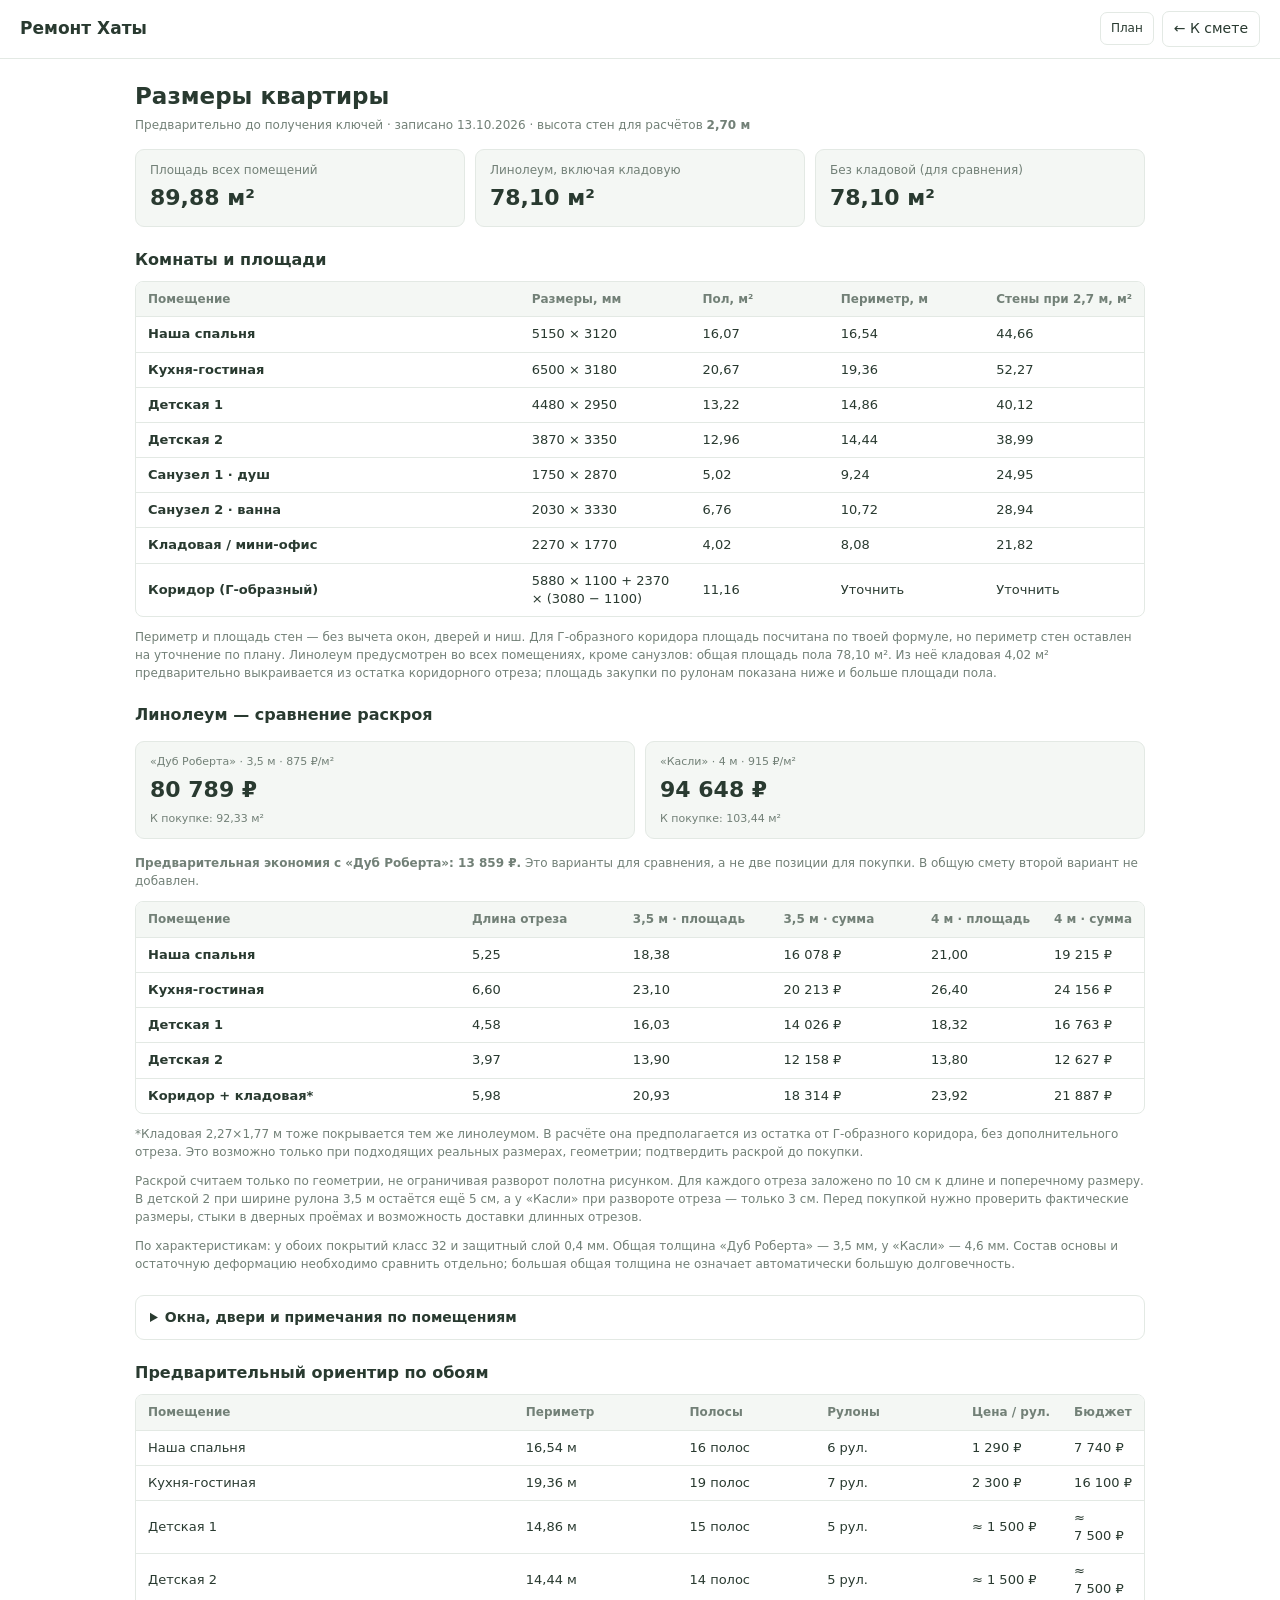
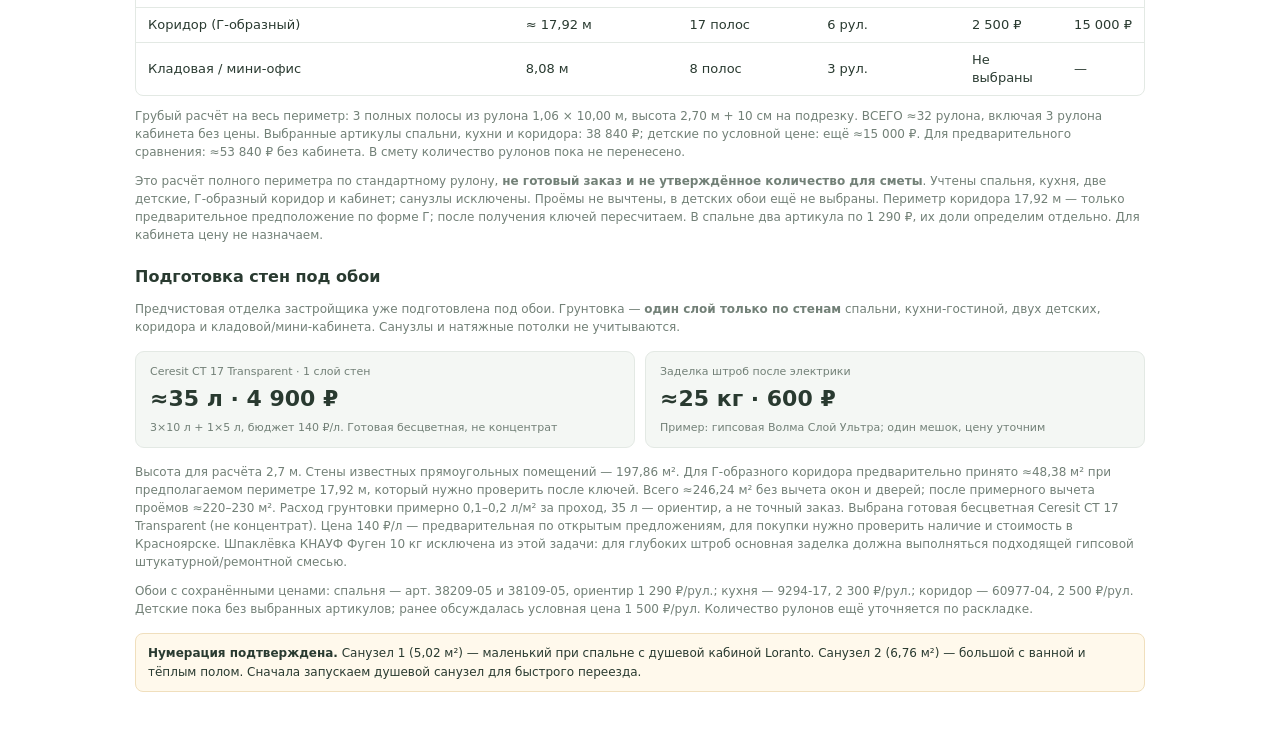
==== commit ed4bc147: "Обновить отображение общей суммы рулонов" ====
--- a/dimensions.html
+++ b/dimensions.html
@@ -61,7 +61,7 @@
 .flooring-table td:not(:first-child){font-variant-numeric:tabular-nums;white-space:nowrap}
 @media(max-width:700px){.flooring-totals{grid-template-columns:repeat(2,minmax(0,1fr))}.flooring-totals strong{font-size:17px}.flooring-table{min-width:740px}}
 </style>
-<script defer src="dimensions.js?v=5"></script>
+<script defer src="dimensions.js?v=7"></script>
 </head>
 <body>
 <header class="site-header">
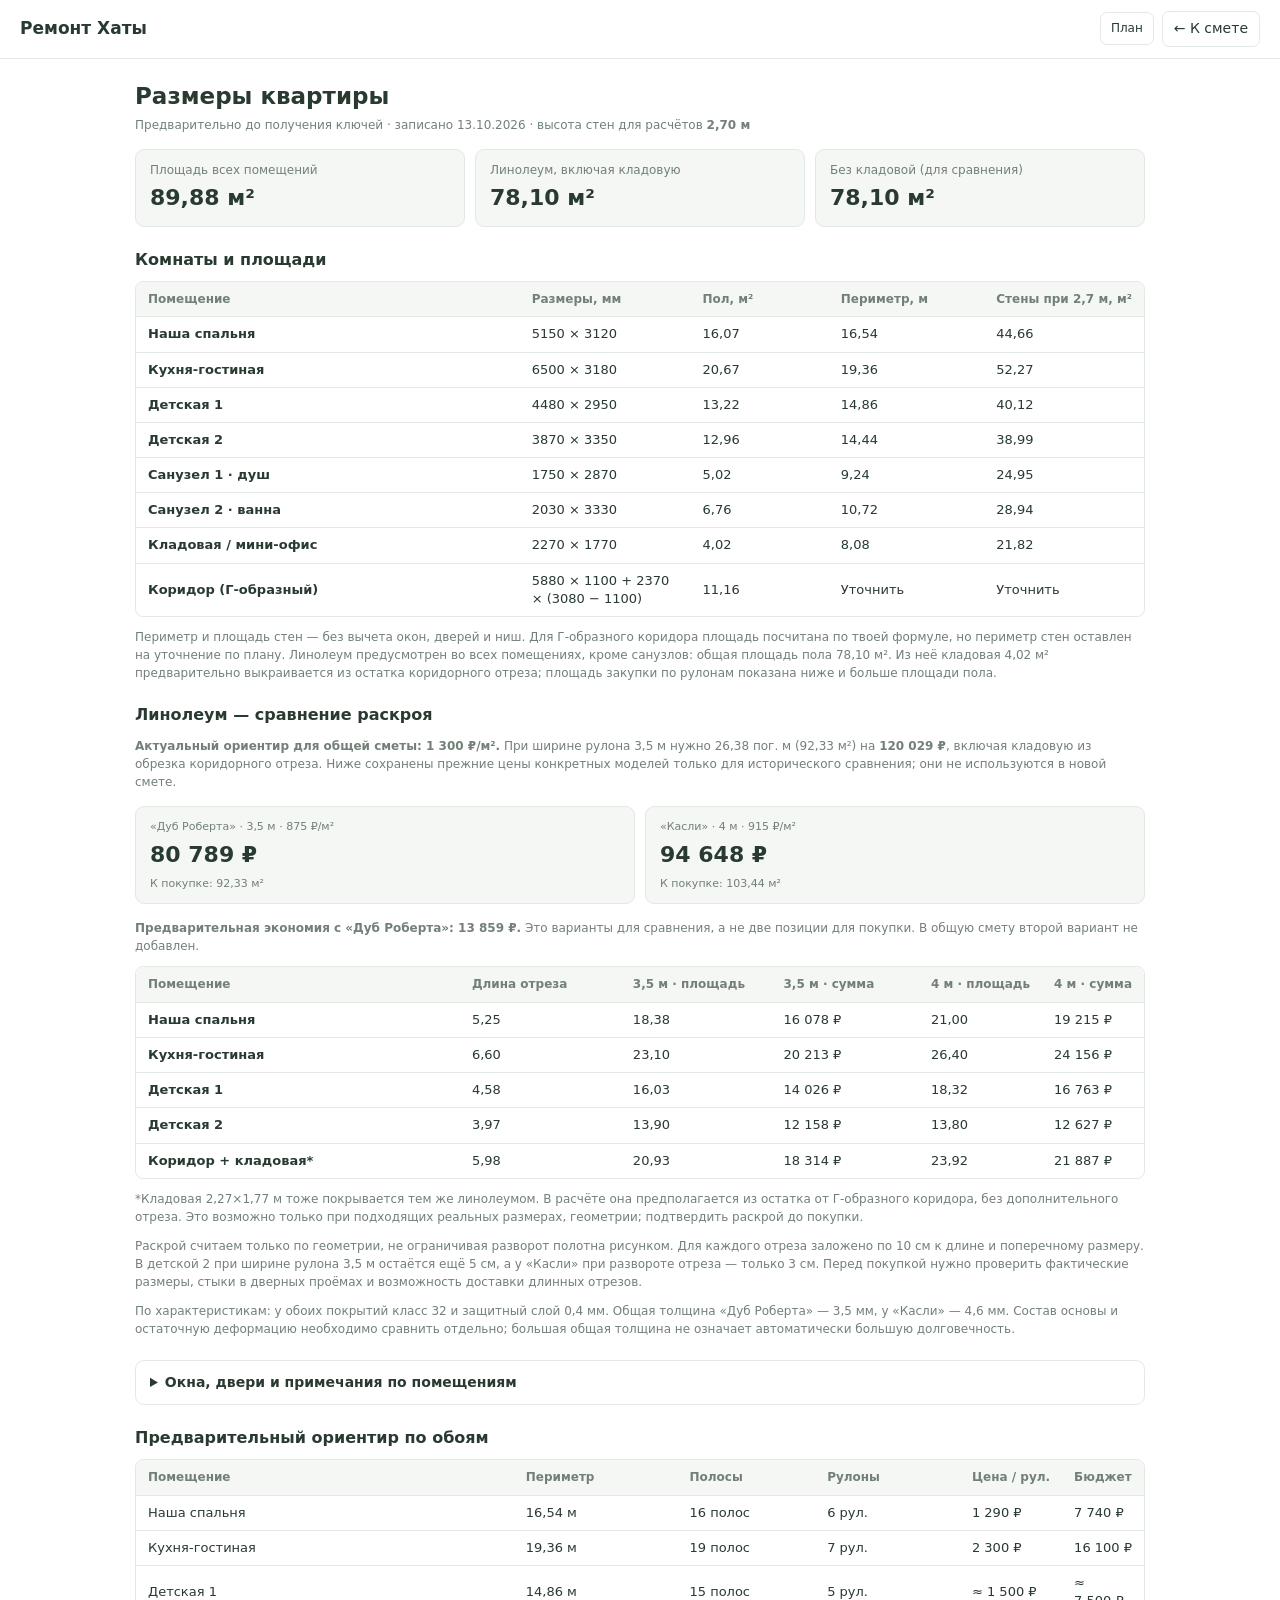
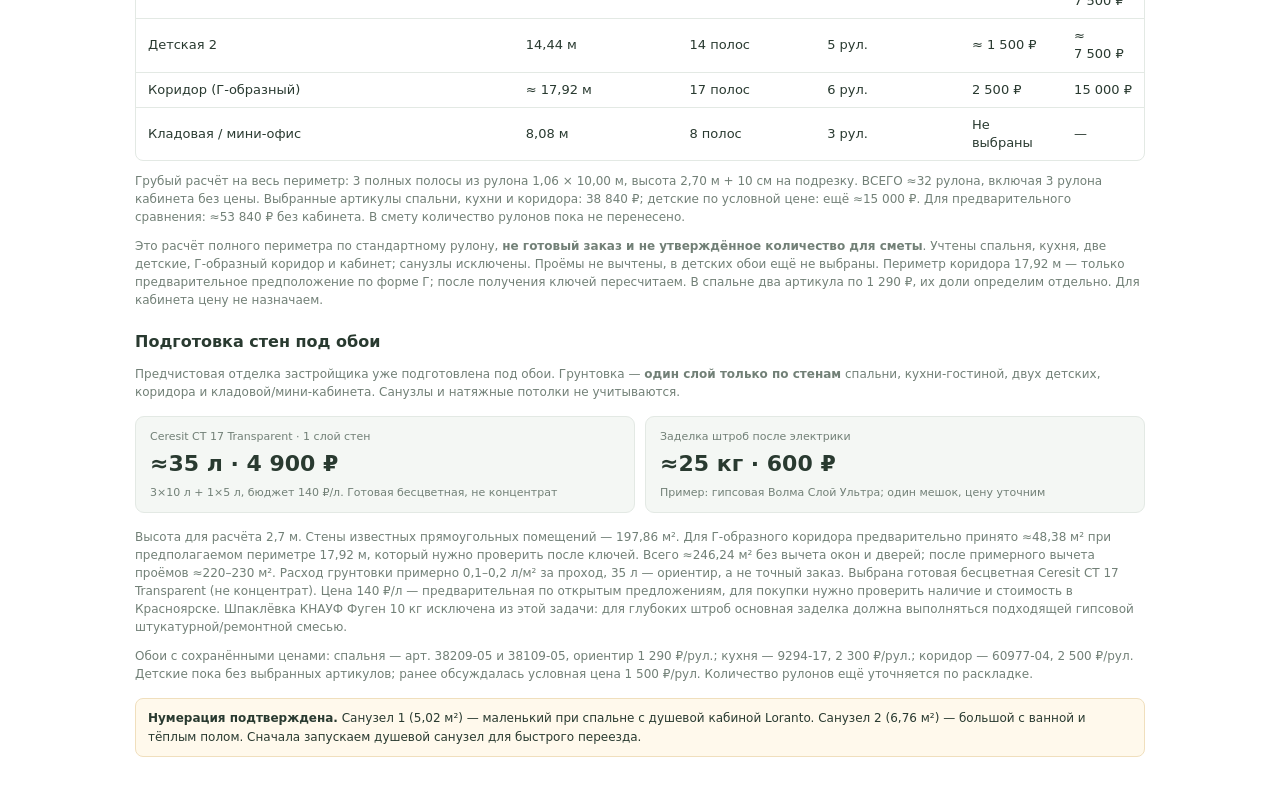
==== commit 2f4cde8e: "Explain updated 1300 RUB budget alongside older flooring model comparison" ====
--- a/dimensions.html
+++ b/dimensions.html
@@ -93,6 +93,7 @@
 
   <section class="measurements-page-section" aria-label="Предварительная стоимость линолеума">
     <h2>Линолеум — сравнение раскроя</h2>
+    <p class="dimension-note"><strong>Актуальный ориентир для общей сметы: 1 300 ₽/м².</strong> При ширине рулона 3,5 м нужно 26,38 пог. м (92,33 м²) на <strong>120 029 ₽</strong>, включая кладовую из обрезка коридорного отреза. Ниже сохранены прежние цены конкретных моделей только для исторического сравнения; они не используются в новой смете.</p>
     <div class="measurement-totals flooring-totals">
       <div><span>«Дуб Роберта» · 3,5 м · 875 ₽/м²</span><strong id="floor-roberta">—</strong><small>К покупке: <span id="floor-roberta-buy">—</span></small></div>
       <div><span>«Касли» · 4 м · 915 ₽/м²</span><strong id="floor-kasli">—</strong><small>К покупке: <span id="floor-kasli-buy">—</span></small></div>
